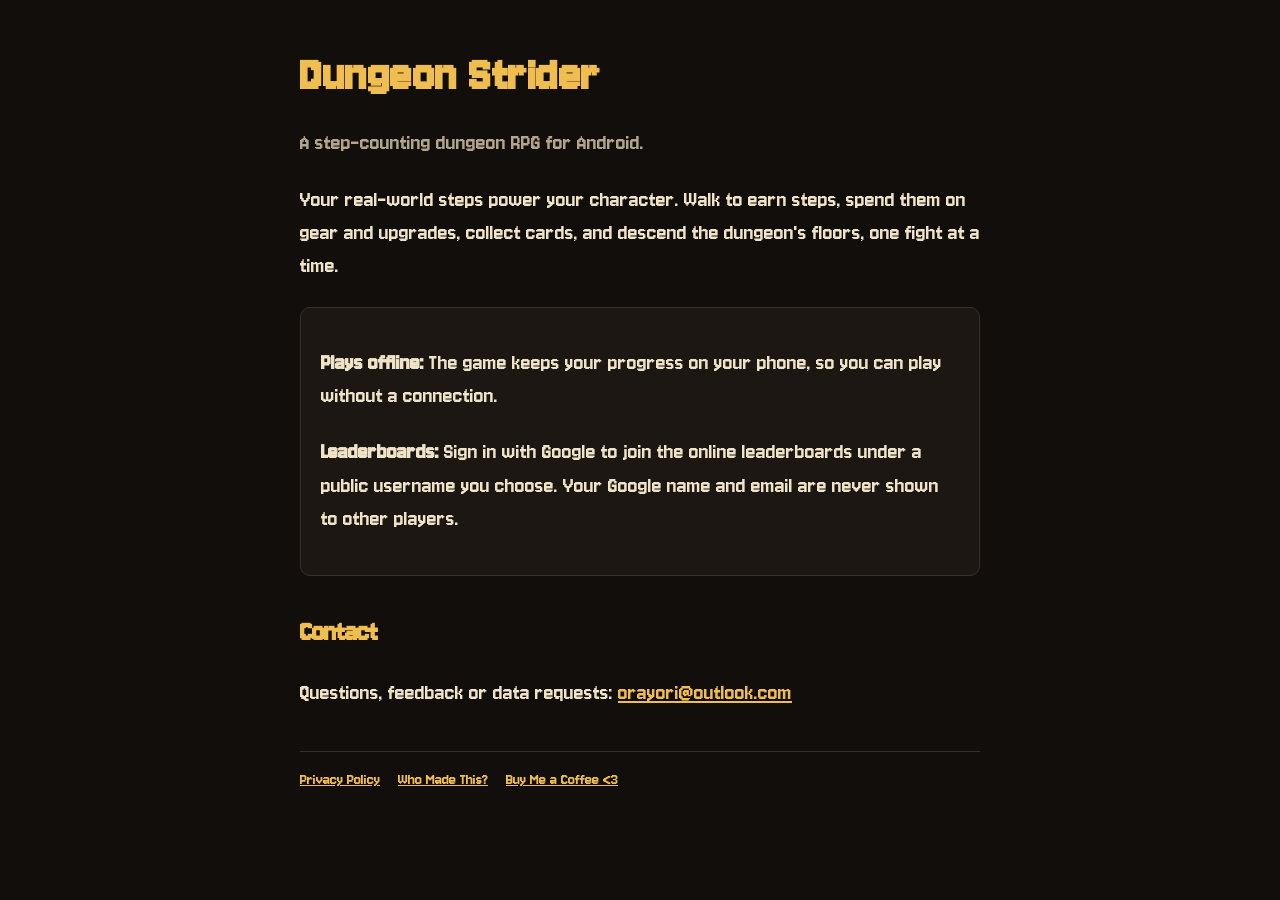
==== index.html @ 829a643b "updated index.html links" ====
<!doctype html>
<html lang="en"><head><meta charset="utf-8">
<meta name="viewport" content="width=device-width,initial-scale=1">
<title>Dungeon Strider</title>
<meta name="description" content="Dungeon Strider is a step-counting dungeon RPG for Android. Walk in real life to power your character.">
<style>
@font-face{font-family:"Jersey 10";src:url("Jersey10-Regular.ttf") format("truetype");font-display:swap}
:root{--bg:#120E0C;--card:#1d1714;--text:#efe3c8;--dim:#b3a58a;--gold:#f0be50;--line:#3a3028}
*{box-sizing:border-box}
body{margin:0;background:var(--bg);color:var(--text);font:23px/1.45 "Jersey 10",ui-monospace,Consolas,monospace}
main{max-width:720px;margin:0 auto;padding:48px 20px 64px}
h1{font-size:3.2rem;line-height:1.1;margin:0 0 8px;color:var(--gold);letter-spacing:.5px}
h2{font-size:1.8rem;margin:36px 0 8px;color:var(--gold)}
p,li{color:var(--text)}.dim{color:var(--dim)}
a{color:var(--gold)}
ul{padding-left:22px}
.card{background:var(--card);border:1px solid var(--line);border-radius:10px;padding:16px 20px;margin:12px 0}
nav{margin-top:40px;padding-top:16px;border-top:1px solid var(--line);font-size:1.05rem}
nav a{margin-right:18px}
</style></head><body><main>
<h1>Dungeon Strider</h1>
<p class="dim">A step-counting dungeon RPG for Android.</p>
<p>Your real-world steps power your character. Walk to earn steps, spend them on gear and upgrades, collect cards, and descend the dungeon's floors, one fight at a time.</p>
<div class="card">
<p><b>Plays offline:</b> The game keeps your progress on your phone, so you can play without a connection.</p>
<p><b>Leaderboards:</b> Sign in with Google to join the online leaderboards under a public username you choose. Your Google name and email are never shown to other players.</p>
</div>
<h2>Contact</h2>
<p>Questions, feedback or data requests: <a href="mailto:orayori@outlook.com">orayori@outlook.com</a></p>
<nav><a href="privacy.html">Privacy Policy</a><a href="https://github.com/Orayori">Who Made This?</a><a href="https://buymeacoffee.com/orayori">Buy Me a Coffee <3</a></nav>
</main></body></html>
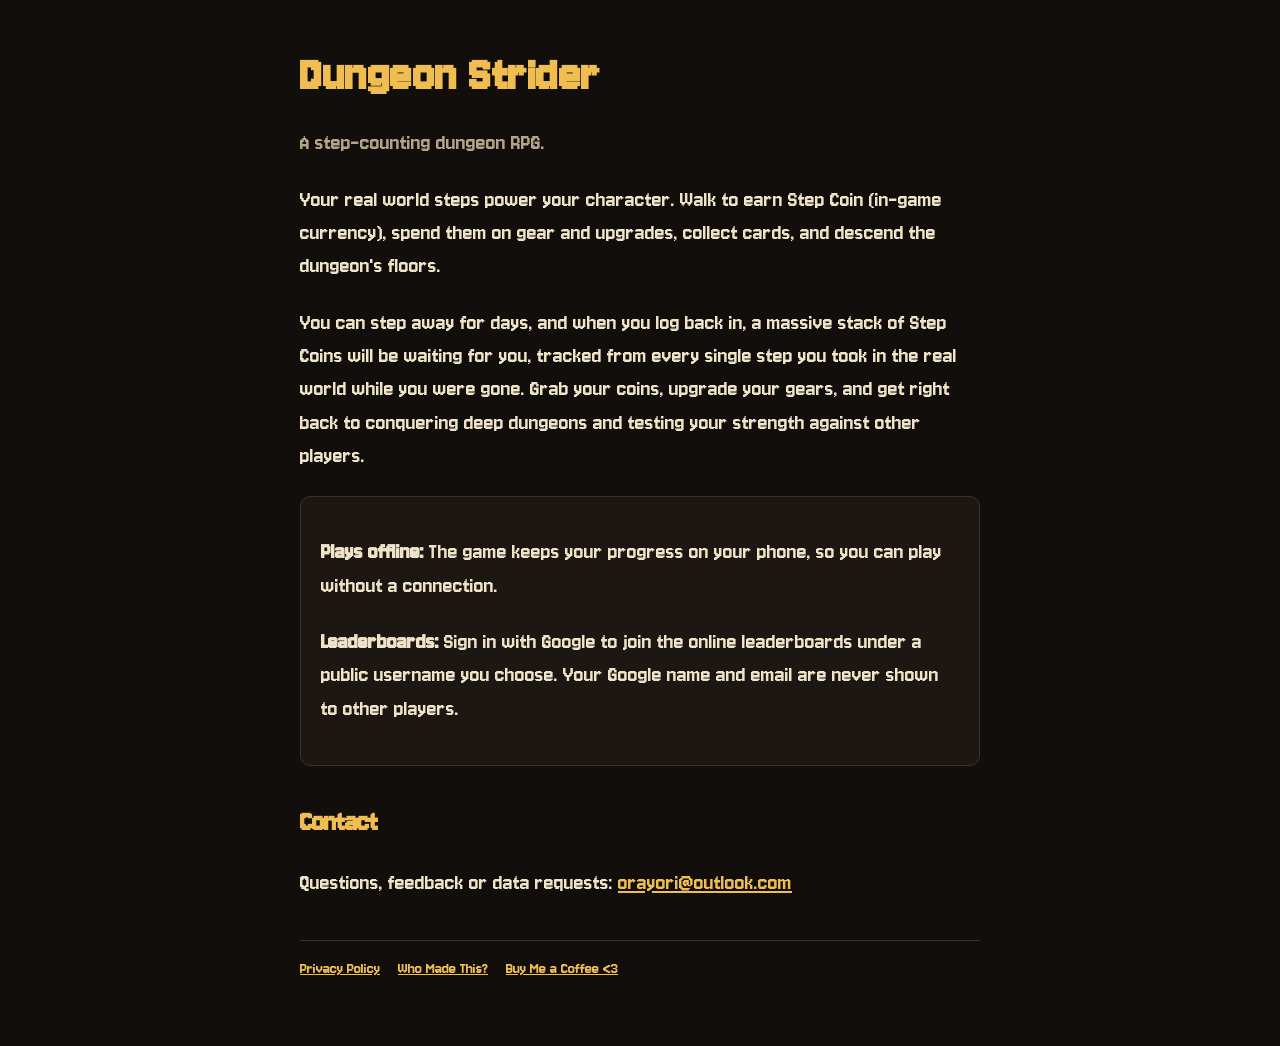
==== commit f3be6ad8: "Revise game description and add Step Coin details Updated game description and added details about S" ====
--- a/index.html
+++ b/index.html
@@ -2,7 +2,7 @@
 <html lang="en"><head><meta charset="utf-8">
 <meta name="viewport" content="width=device-width,initial-scale=1">
 <title>Dungeon Strider</title>
-<meta name="description" content="Dungeon Strider is a step-counting dungeon RPG for Android. Walk in real life to power your character.">
+<meta name="description" content="Dungeon Strider is a step-counting dungeon RPG. Walk in real life to power your character.">
 <style>
 @font-face{font-family:"Jersey 10";src:url("Jersey10-Regular.ttf") format("truetype");font-display:swap}
 :root{--bg:#120E0C;--card:#1d1714;--text:#efe3c8;--dim:#b3a58a;--gold:#f0be50;--line:#3a3028}
@@ -19,8 +19,9 @@
 nav a{margin-right:18px}
 </style></head><body><main>
 <h1>Dungeon Strider</h1>
-<p class="dim">A step-counting dungeon RPG for Android.</p>
-<p>Your real-world steps power your character. Walk to earn steps, spend them on gear and upgrades, collect cards, and descend the dungeon's floors, one fight at a time.</p>
+<p class="dim">A step-counting dungeon RPG.</p>
+<p>Your real world steps power your character. Walk to earn Step Coin (in-game currency), spend them on gear and upgrades, collect cards, and descend the dungeon's floors.</p>
+<p>You can step away for days, and when you log back in, a massive stack of Step Coins will be waiting for you, tracked from every single step you took in the real world while you were gone. Grab your coins, upgrade your gears, and get right back to conquering deep dungeons and testing your strength against other players.</p>
 <div class="card">
 <p><b>Plays offline:</b> The game keeps your progress on your phone, so you can play without a connection.</p>
 <p><b>Leaderboards:</b> Sign in with Google to join the online leaderboards under a public username you choose. Your Google name and email are never shown to other players.</p>
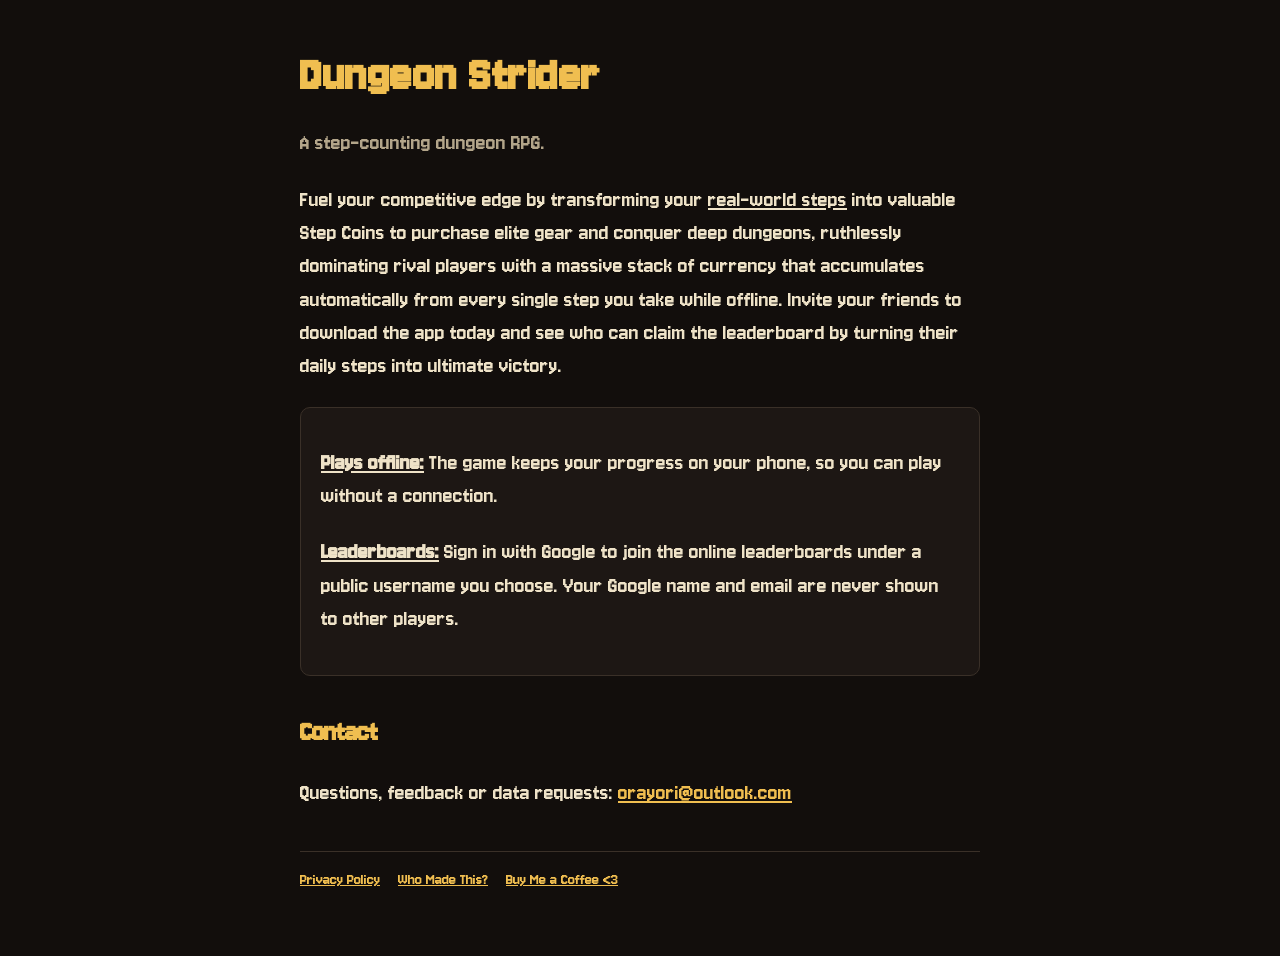
==== commit 7ee2cf00: "revised game description and highlight features" ====
--- a/index.html
+++ b/index.html
@@ -20,11 +20,11 @@
 </style></head><body><main>
 <h1>Dungeon Strider</h1>
 <p class="dim">A step-counting dungeon RPG.</p>
-<p>Your real world steps power your character. Walk to earn Step Coin (in-game currency), spend them on gear and upgrades, collect cards, and descend the dungeon's floors.</p>
-<p>You can step away for days, and when you log back in, a massive stack of Step Coins will be waiting for you, tracked from every single step you took in the real world while you were gone. Grab your coins, upgrade your gears, and get right back to conquering deep dungeons and testing your strength against other players.</p>
+<p>Fuel your competitive edge by transforming your <u>real-world steps</u> into valuable Step Coins to purchase elite gear and conquer deep dungeons, ruthlessly dominating rival players with a massive stack of currency that accumulates automatically from every single step you take while offline.
+Invite your friends to download the app today and see who can claim the leaderboard by turning their daily steps into ultimate victory.</p>
 <div class="card">
-<p><b>Plays offline:</b> The game keeps your progress on your phone, so you can play without a connection.</p>
-<p><b>Leaderboards:</b> Sign in with Google to join the online leaderboards under a public username you choose. Your Google name and email are never shown to other players.</p>
+<p><b><u>Plays offline:</u></b> The game keeps your progress on your phone, so you can play without a connection.</p>
+<p><b><u>Leaderboards:</u></b> Sign in with Google to join the online leaderboards under a public username you choose. Your Google name and email are never shown to other players.</p>
 </div>
 <h2>Contact</h2>
 <p>Questions, feedback or data requests: <a href="mailto:orayori@outlook.com">orayori@outlook.com</a></p>
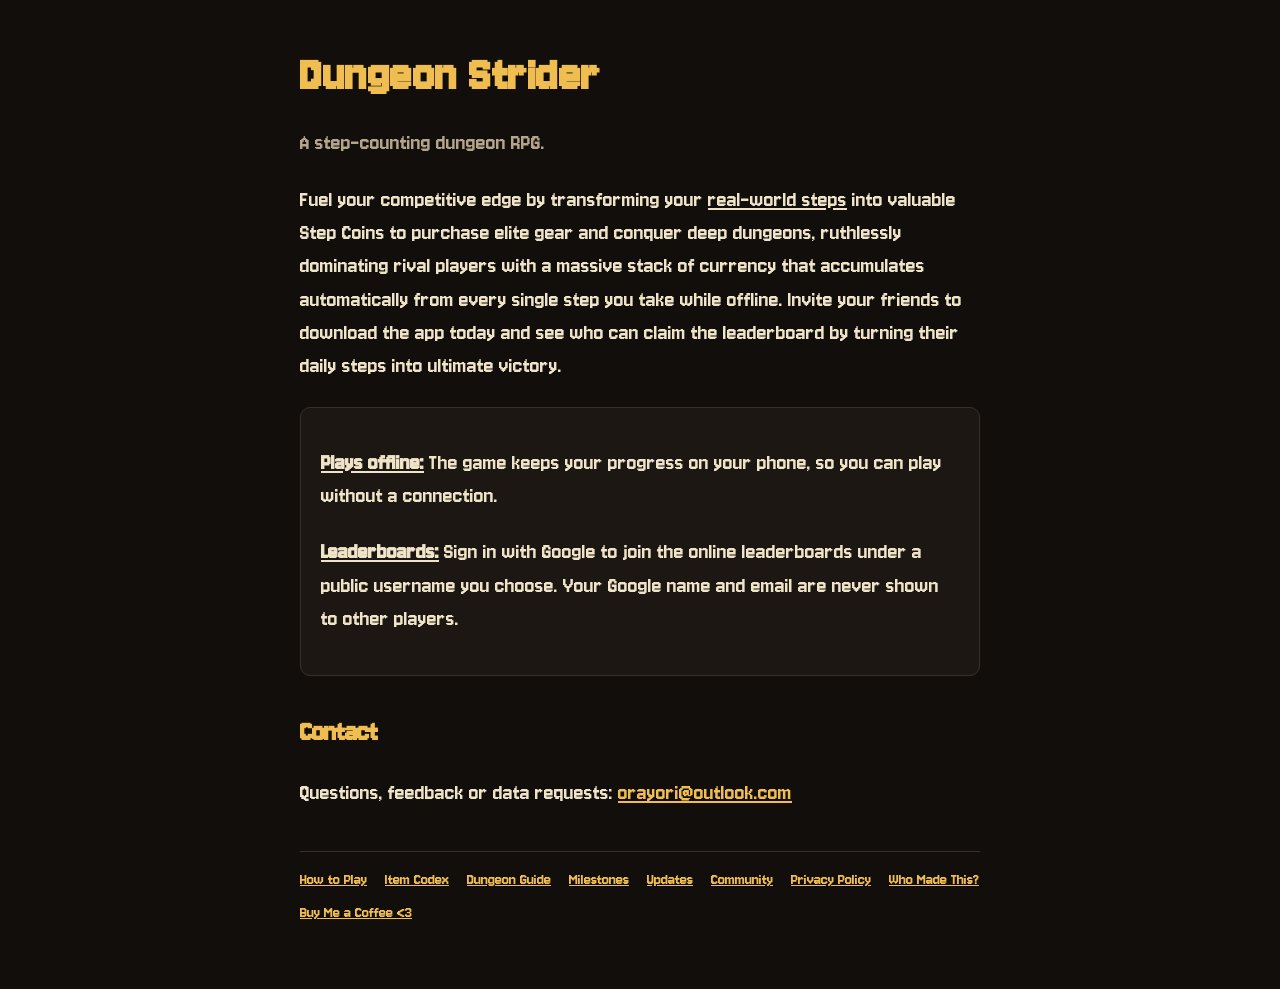
==== commit 95f675e9: "Rename index from chatgpt.html to index.html" ====
--- a/index.html
+++ b/index.html
@@ -15,8 +15,9 @@
 a{color:var(--gold)}
 ul{padding-left:22px}
 .card{background:var(--card);border:1px solid var(--line);border-radius:10px;padding:16px 20px;margin:12px 0}
-nav{margin-top:40px;padding-top:16px;border-top:1px solid var(--line);font-size:1.05rem}
-nav a{margin-right:18px}
+nav{display:flex;flex-wrap:wrap;gap:9px 18px;margin-top:40px;padding-top:16px;border-top:1px solid var(--line);font-size:1.05rem}
+nav a{margin-right:0}
+@media(max-width:600px){main{padding:30px 15px 46px}h1{font-size:2.7rem}body{font-size:20px}nav{gap:8px 14px}}
 </style></head><body><main>
 <h1>Dungeon Strider</h1>
 <p class="dim">A step-counting dungeon RPG.</p>
@@ -28,5 +29,5 @@
 </div>
 <h2>Contact</h2>
 <p>Questions, feedback or data requests: <a href="mailto:orayori@outlook.com">orayori@outlook.com</a></p>
-<nav><a href="privacy.html">Privacy Policy</a><a href="https://github.com/Orayori">Who Made This?</a><a href="https://buymeacoffee.com/orayori">Buy Me a Coffee <3</a></nav>
+<nav aria-label="Explore Dungeon Strider"><a href="guide.html">How to Play</a><a href="items.html">Item Codex</a><a href="dungeons.html">Dungeon Guide</a><a href="milestones.html">Milestones</a><a href="updates.html">Updates</a><a href="community.html">Community</a><a href="privacy.html">Privacy Policy</a><a href="https://github.com/Orayori">Who Made This?</a><a href="https://buymeacoffee.com/orayori">Buy Me a Coffee &lt;3</a></nav>
 </main></body></html>
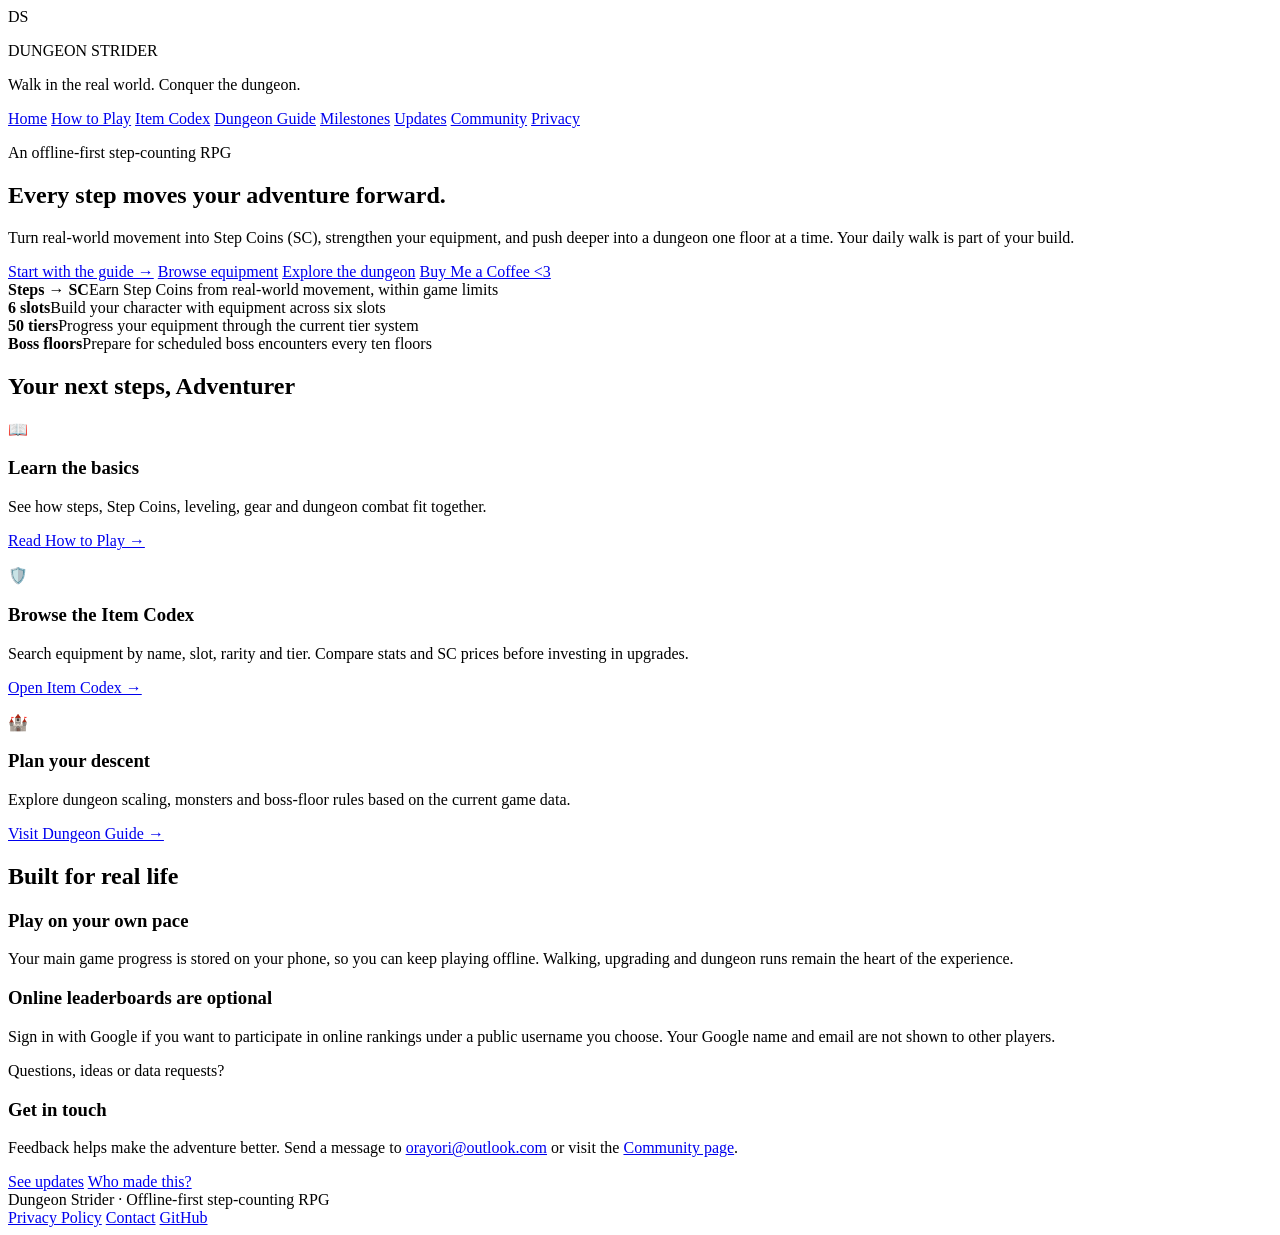
==== commit 9b513181: "Add files via upload" ====
--- a/index.html
+++ b/index.html
@@ -1,33 +1,106 @@
 <!doctype html>
-<html lang="en"><head><meta charset="utf-8">
-<meta name="viewport" content="width=device-width,initial-scale=1">
-<title>Dungeon Strider</title>
-<meta name="description" content="Dungeon Strider is a step-counting dungeon RPG. Walk in real life to power your character.">
-<style>
-@font-face{font-family:"Jersey 10";src:url("Jersey10-Regular.ttf") format("truetype");font-display:swap}
-:root{--bg:#120E0C;--card:#1d1714;--text:#efe3c8;--dim:#b3a58a;--gold:#f0be50;--line:#3a3028}
-*{box-sizing:border-box}
-body{margin:0;background:var(--bg);color:var(--text);font:23px/1.45 "Jersey 10",ui-monospace,Consolas,monospace}
-main{max-width:720px;margin:0 auto;padding:48px 20px 64px}
-h1{font-size:3.2rem;line-height:1.1;margin:0 0 8px;color:var(--gold);letter-spacing:.5px}
-h2{font-size:1.8rem;margin:36px 0 8px;color:var(--gold)}
-p,li{color:var(--text)}.dim{color:var(--dim)}
-a{color:var(--gold)}
-ul{padding-left:22px}
-.card{background:var(--card);border:1px solid var(--line);border-radius:10px;padding:16px 20px;margin:12px 0}
-nav{display:flex;flex-wrap:wrap;gap:9px 18px;margin-top:40px;padding-top:16px;border-top:1px solid var(--line);font-size:1.05rem}
-nav a{margin-right:0}
-@media(max-width:600px){main{padding:30px 15px 46px}h1{font-size:2.7rem}body{font-size:20px}nav{gap:8px 14px}}
-</style></head><body><main>
-<h1>Dungeon Strider</h1>
-<p class="dim">A step-counting dungeon RPG.</p>
-<p>Fuel your competitive edge by transforming your <u>real-world steps</u> into valuable Step Coins to purchase elite gear and conquer deep dungeons, ruthlessly dominating rival players with a massive stack of currency that accumulates automatically from every single step you take while offline.
-Invite your friends to download the app today and see who can claim the leaderboard by turning their daily steps into ultimate victory.</p>
-<div class="card">
-<p><b><u>Plays offline:</u></b> The game keeps your progress on your phone, so you can play without a connection.</p>
-<p><b><u>Leaderboards:</u></b> Sign in with Google to join the online leaderboards under a public username you choose. Your Google name and email are never shown to other players.</p>
-</div>
-<h2>Contact</h2>
-<p>Questions, feedback or data requests: <a href="mailto:orayori@outlook.com">orayori@outlook.com</a></p>
-<nav aria-label="Explore Dungeon Strider"><a href="guide.html">How to Play</a><a href="items.html">Item Codex</a><a href="dungeons.html">Dungeon Guide</a><a href="milestones.html">Milestones</a><a href="updates.html">Updates</a><a href="community.html">Community</a><a href="privacy.html">Privacy Policy</a><a href="https://github.com/Orayori">Who Made This?</a><a href="https://buymeacoffee.com/orayori">Buy Me a Coffee &lt;3</a></nav>
-</main></body></html>
+<html lang="en">
+<head>
+  <meta charset="utf-8">
+  <meta name="viewport" content="width=device-width, initial-scale=1">
+  <title>Dungeon Strider · Walk. Gear Up. Descend.</title>
+  <meta name="description" content="Dungeon Strider is an offline-first step-counting RPG. Turn real-world steps into Step Coins, improve your equipment, and explore the dungeon.">
+  <meta name="theme-color" content="#171512">
+  <link rel="stylesheet" href="assets/site.css">
+</head>
+<body>
+<header class="site-header">
+  <div class="brand-row">
+    <div class="brand-mark" aria-hidden="true">DS</div>
+    <div>
+      <p class="brand-name">DUNGEON STRIDER</p>
+      <p class="brand-tagline">Walk in the real world. Conquer the dungeon.</p>
+    </div>
+  </div>
+  <nav class="site-nav" aria-label="Main navigation">
+    <a href="index.html" aria-current="page">Home</a>
+    <a href="guide.html">How to Play</a>
+    <a href="items.html">Item Codex</a>
+    <a href="dungeons.html">Dungeon Guide</a>
+    <a href="milestones.html">Milestones</a>
+    <a href="updates.html">Updates</a>
+    <a href="community.html">Community</a>
+    <a href="privacy.html">Privacy</a>
+  </nav>
+</header>
+
+<main class="page">
+  <section class="hero">
+    <p class="eyebrow">An offline-first step-counting RPG</p>
+    <h1>Every step moves your adventure forward.</h1>
+    <p class="lead">Turn real-world movement into Step Coins (SC), strengthen your equipment, and push deeper into a dungeon one floor at a time. Your daily walk is part of your build.</p>
+    <div class="hero-actions">
+      <a class="button" href="guide.html">Start with the guide →</a>
+      <a class="button secondary" href="items.html">Browse equipment</a>
+      <a class="button secondary" href="dungeons.html">Explore the dungeon</a>
+      <a class="button coffee-button" href="https://buymeacoffee.com/orayori" target="_blank" rel="noopener noreferrer">Buy Me a Coffee &lt;3</a>
+    </div>
+  </section>
+
+  <div class="stats" aria-label="Game highlights">
+    <div class="stat"><strong>Steps → SC</strong><span>Earn Step Coins from real-world movement, within game limits</span></div>
+    <div class="stat"><strong>6 slots</strong><span>Build your character with equipment across six slots</span></div>
+    <div class="stat"><strong>50 tiers</strong><span>Progress your equipment through the current tier system</span></div>
+    <div class="stat"><strong>Boss floors</strong><span>Prepare for scheduled boss encounters every ten floors</span></div>
+  </div>
+
+  <h2>Your next steps, Adventurer</h2>
+  <div class="card-grid">
+    <article class="info-card">
+      <div class="icon" aria-hidden="true">📖</div>
+      <h3>Learn the basics</h3>
+      <p>See how steps, Step Coins, leveling, gear and dungeon combat fit together.</p>
+      <p><a href="guide.html">Read How to Play →</a></p>
+    </article>
+    <article class="info-card">
+      <div class="icon" aria-hidden="true">🛡️</div>
+      <h3>Browse the Item Codex</h3>
+      <p>Search equipment by name, slot, rarity and tier. Compare stats and SC prices before investing in upgrades.</p>
+      <p><a href="items.html">Open Item Codex →</a></p>
+    </article>
+    <article class="info-card">
+      <div class="icon" aria-hidden="true">🏰</div>
+      <h3>Plan your descent</h3>
+      <p>Explore dungeon scaling, monsters and boss-floor rules based on the current game data.</p>
+      <p><a href="dungeons.html">Visit Dungeon Guide →</a></p>
+    </article>
+  </div>
+
+  <h2>Built for real life</h2>
+  <div class="two-col">
+    <section class="panel">
+      <h3>Play on your own pace</h3>
+      <p>Your main game progress is stored on your phone, so you can keep playing offline. Walking, upgrading and dungeon runs remain the heart of the experience.</p>
+    </section>
+    <section class="panel">
+      <h3>Online leaderboards are optional</h3>
+      <p>Sign in with Google if you want to participate in online rankings under a public username you choose. Your Google name and email are not shown to other players.</p>
+    </section>
+  </div>
+
+  <section class="panel" style="margin-top:14px">
+    <p class="eyebrow">Questions, ideas or data requests?</p>
+    <h3>Get in touch</h3>
+    <p>Feedback helps make the adventure better. Send a message to <a href="mailto:orayori@outlook.com">orayori@outlook.com</a> or visit the <a href="community.html">Community page</a>.</p>
+    <div class="hero-actions">
+      <a class="button secondary" href="updates.html">See updates</a>
+      <a class="button secondary" href="https://github.com/Orayori">Who made this?</a>
+    </div>
+  </section>
+</main>
+
+<footer class="site-footer">
+  <span>Dungeon Strider · Offline-first step-counting RPG</span>
+  <div class="footer-links">
+    <a href="privacy.html">Privacy Policy</a>
+    <a href="mailto:orayori@outlook.com">Contact</a>
+    <a href="https://github.com/Orayori/dungeon-strider">GitHub</a>
+  </div>
+</footer>
+</body>
+</html>
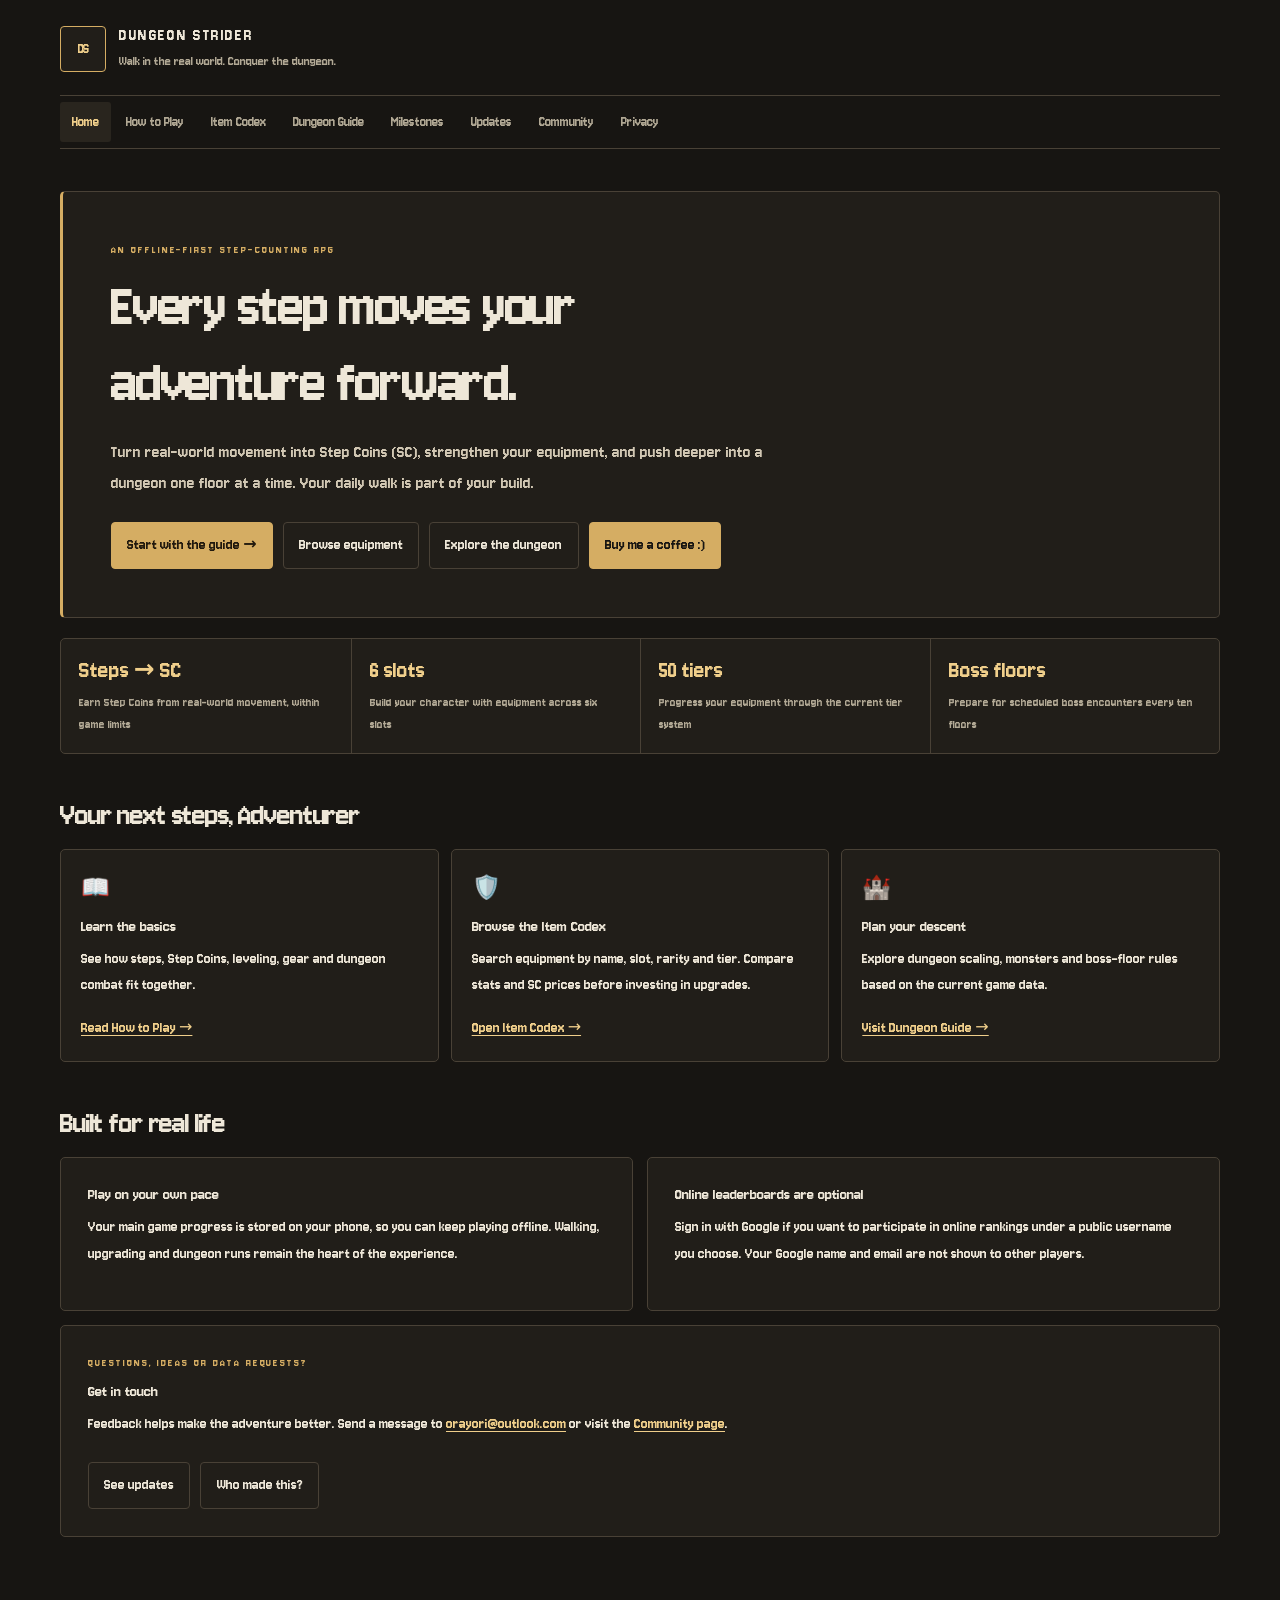
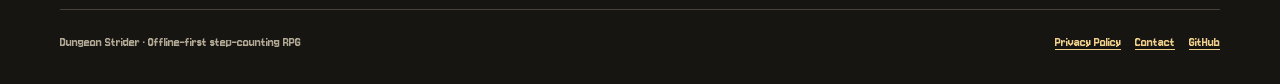
==== commit accbd145: "Update coffee button text in index.html" ====
--- a/index.html
+++ b/index.html
@@ -38,7 +38,7 @@
       <a class="button" href="guide.html">Start with the guide →</a>
       <a class="button secondary" href="items.html">Browse equipment</a>
       <a class="button secondary" href="dungeons.html">Explore the dungeon</a>
-      <a class="button coffee-button" href="https://buymeacoffee.com/orayori" target="_blank" rel="noopener noreferrer">Buy Me a Coffee &lt;3</a>
+      <a class="button coffee-button" href="https://buymeacoffee.com/orayori" target="_blank" rel="noopener noreferrer">Buy me a coffee :)</a>
     </div>
   </section>
 
--- a/assets/site.css
+++ b/assets/site.css
@@ -0,0 +1,272 @@
+@charset "UTF-8";
+
+@font-face {
+  font-family: "Jersey 10";
+  src: url("fonts/Jersey10-Regular.ttf") format("truetype");
+  font-style: normal;
+  font-weight: 400;
+  font-display: swap;
+}
+
+/* Dungeon Strider — quiet stone-and-torch design system */
+:root {
+  color-scheme: dark;
+  --bg: #171512;
+  --surface: #211e19;
+  --surface-raised: #29251e;
+  --surface-deep: #12110f;
+  --text: #eee7d8;
+  --muted: #b1a894;
+  --accent: #d5ad63;
+  --accent-strong: #f0cf8b;
+  --line: #494136;
+  --line-soft: #332e26;
+  --success: #9dc6a0;
+  --info: #9ebdcb;
+  --warning: #d5ad63;
+  --danger: #d6a092;
+  --radius: 5px;
+  font-family: "Jersey 10", "Trebuchet MS", "Segoe UI", system-ui, sans-serif;
+  font-synthesis: none;
+  text-rendering: optimizeLegibility;
+}
+* { box-sizing: border-box; }
+html { background: var(--bg); scroll-behavior: smooth; }
+body {
+  margin: 0;
+  min-height: 100vh;
+  background: var(--bg);
+  color: var(--text);
+  font-size: 16px;
+  line-height: 1.65;
+}
+a { color: var(--accent-strong); text-decoration-thickness: 1px; text-underline-offset: 3px; }
+a:hover { color: #fff0c9; }
+button, input, select { font: inherit; }
+button, select, input { color: var(--text); }
+button, .button {
+  display: inline-flex;
+  align-items: center;
+  justify-content: center;
+  gap: .5rem;
+  min-height: 42px;
+  padding: .58rem .95rem;
+  border: 1px solid var(--accent);
+  border-radius: 4px;
+  background: var(--accent);
+  color: #21190e;
+  cursor: pointer;
+  text-decoration: none;
+  font-weight: 700;
+  transition: background-color .18s ease, border-color .18s ease, transform .18s ease;
+}
+button:hover, .button:hover { background: var(--accent-strong); border-color: var(--accent-strong); color: #21190e; }
+button:active, .button:active { transform: translateY(1px); }
+button:focus-visible, a:focus-visible, input:focus-visible, select:focus-visible {
+  outline: 2px solid var(--accent-strong);
+  outline-offset: 3px;
+}
+.site-header, .page, .site-footer { width: min(1160px, calc(100% - 40px)); margin-inline: auto; }
+.site-header { padding: 25px 0 0; }
+.brand-row { display: flex; align-items: center; gap: 13px; }
+.brand-mark {
+  display: grid;
+  place-items: center;
+  width: 46px;
+  height: 46px;
+  flex: 0 0 46px;
+  border: 1px solid var(--accent);
+  border-radius: 4px;
+  background: var(--surface);
+  color: var(--accent-strong);
+  font-size: 15px;
+  font-weight: 800;
+  letter-spacing: -.04em;
+}
+.brand-name {
+  margin: 0;
+  color: var(--text);
+  font-size: 1.12rem;
+  line-height: 1.25;
+  letter-spacing: .09em;
+  font-weight: 800;
+}
+.brand-tagline { margin: 3px 0 0; color: var(--muted); font-size: .88rem; }
+.site-nav {
+  display: flex;
+  flex-wrap: wrap;
+  gap: 3px;
+  margin: 21px 0 0;
+  padding: 6px 0;
+  border-top: 1px solid var(--line);
+  border-bottom: 1px solid var(--line);
+}
+.site-nav a {
+  padding: 8px 12px;
+  border-radius: 3px;
+  color: var(--muted);
+  text-decoration: none;
+  font-size: .91rem;
+  font-weight: 650;
+  transition: color .18s ease, background-color .18s ease;
+}
+.site-nav a:hover, .site-nav a[aria-current="page"] { background: var(--surface-raised); color: var(--accent-strong); }
+.page { padding: 42px 0 72px; }
+.hero {
+  position: relative;
+  padding: clamp(24px, 4.5vw, 48px);
+  border: 1px solid var(--line);
+  border-left: 3px solid var(--accent);
+  border-radius: var(--radius);
+  background: var(--surface);
+}
+.eyebrow {
+  margin: 0 0 9px;
+  color: var(--accent);
+  font-size: .76rem;
+  letter-spacing: .16em;
+  text-transform: uppercase;
+  font-weight: 800;
+}
+h1, h2, h3 { line-height: 1.2; text-wrap: balance; }
+h1, h2 { letter-spacing: -.035em; }
+h1 { max-width: 850px; margin: 0; font-size: clamp(2.2rem, 5.5vw, 4rem); font-weight: 800; }
+h2 { margin: 42px 0 14px; font-size: clamp(1.5rem, 3vw, 2.05rem); font-weight: 750; }
+h3 { margin: 0 0 7px; font-size: 1.06rem; font-weight: 750; }
+p { margin: .55rem 0 1rem; }
+.lead { max-width: 700px; margin: 15px 0 0; color: #d1c7b3; font-size: clamp(1rem, 1.7vw, 1.15rem); }
+.muted, .dim { color: var(--muted); }
+.hero-actions { display: flex; flex-wrap: wrap; gap: 10px; margin-top: 24px; position: relative; z-index: 1; }
+.button.secondary { background: transparent; border-color: var(--line); color: var(--text); }
+.button.secondary:hover { background: var(--surface-raised); border-color: var(--accent); color: var(--accent-strong); }
+.stats { display: grid; grid-template-columns: repeat(4, minmax(0, 1fr)); gap: 0; margin: 20px 0 0; border: 1px solid var(--line); border-radius: var(--radius); background: var(--surface); }
+.stat { min-width: 0; padding: 17px 18px; }
+.stat + .stat { border-left: 1px solid var(--line); }
+.stat strong { display: block; color: var(--accent-strong); font-size: 1.55rem; line-height: 1.2; font-variant-numeric: tabular-nums; }
+.stat span { display: block; margin-top: 6px; color: var(--muted); font-size: .84rem; }
+.card-grid { display: grid; grid-template-columns: repeat(3, minmax(0, 1fr)); gap: 12px; }
+.info-card { padding: 20px; border: 1px solid var(--line); border-radius: var(--radius); background: var(--surface); }
+.info-card p:last-child { margin-bottom: 0; }
+.info-card .icon { color: var(--accent); font-size: 1.45rem; margin-bottom: 8px; }
+.panel { padding: clamp(18px, 2.8vw, 27px); border: 1px solid var(--line); border-radius: var(--radius); background: var(--surface); }
+.two-col { display: grid; grid-template-columns: repeat(2, minmax(0, 1fr)); gap: 14px; }
+.three-col { display: grid; grid-template-columns: repeat(3, minmax(0, 1fr)); gap: 14px; }
+.filters { display: grid; grid-template-columns: minmax(210px, 1.8fr) repeat(3, minmax(135px, 1fr)); gap: 12px; align-items: end; margin: 22px 0; }
+.field label { display: block; margin: 0 0 6px; color: var(--muted); font-size: .83rem; font-weight: 700; }
+.field input, .field select, input, select {
+  width: 100%;
+  min-height: 43px;
+  padding: 9px 11px;
+  border: 1px solid var(--line);
+  border-radius: 4px;
+  background: var(--surface-deep);
+}
+.result-line { display: flex; align-items: center; justify-content: space-between; flex-wrap: wrap; gap: 12px; margin: 14px 0; color: var(--muted); font-size: .9rem; }
+.item-grid { display: grid; grid-template-columns: repeat(4, minmax(0, 1fr)); gap: 12px; }
+.item-card {
+  display: flex;
+  flex-direction: column;
+  min-width: 0;
+  overflow: hidden;
+  border: 1px solid var(--line);
+  border-radius: var(--radius);
+  background: var(--surface);
+  transition: border-color .18s ease, background-color .18s ease;
+}
+.item-card:hover { border-color: var(--accent); background: var(--surface-raised); }
+.item-card .art {
+  display: grid;
+  place-items: center;
+  min-height: 148px;
+  padding: 14px;
+  background: var(--surface-deep);
+  border-bottom: 1px solid var(--line);
+}
+.item-card img, .monster-art { width: 104px; height: 104px; object-fit: contain; image-rendering: pixelated; }
+.item-card .item-content { display: flex; flex-direction: column; flex: 1; padding: 14px; }
+.item-card h3 { font-size: .98rem; }
+.item-meta { display: flex; align-items: center; flex-wrap: wrap; gap: 6px; margin: 0 0 8px; }
+.pill { display: inline-flex; align-items: center; border: 1px solid var(--line); border-radius: 3px; padding: 2px 7px; background: var(--surface-deep); color: var(--muted); font-size: .74rem; font-weight: 700; }
+.rarity-common { color: #d4cbb9; }
+.rarity-uncommon { color: var(--success); border-color: #45634a; }
+.rarity-rare { color: var(--info); border-color: #405d68; }
+.rarity-epic { color: #c3b4d8; border-color: #64536e; }
+.rarity-legendary { color: #f0c36b; border-color: #816638; }
+.rarity-mythic { color: #e4a39b; border-color: #80524d; }
+.item-desc { color: var(--muted); font-size: .86rem; flex: 1; }
+.item-stats { display: flex; flex-wrap: wrap; gap: 5px; margin-top: 8px; }
+.stat-chip { border-radius: 3px; padding: 3px 6px; background: var(--surface-raised); font-size: .78rem; }
+.stat-chip.atk { color: #e3a59b; }
+.stat-chip.def { color: #a8c9d7; }
+.stat-chip.hp { color: #a8cba8; }
+.price { margin-top: 10px; color: var(--accent-strong); font-size: .9rem; font-weight: 800; }
+.empty-state { padding: 42px 16px; border: 1px dashed var(--line); border-radius: var(--radius); text-align: center; color: var(--muted); }
+.monster-card { display: grid; grid-template-columns: 92px minmax(0, 1fr); gap: 14px; align-items: center; padding: 16px; border: 1px solid var(--line); border-radius: var(--radius); background: var(--surface); }
+.monster-art-wrap { display: grid; place-items: center; min-height: 90px; border: 1px solid var(--line-soft); border-radius: 3px; background: var(--surface-deep); }
+.monster-art { width: 80px; height: 80px; }
+.monster-card p { margin: 0; color: var(--muted); font-size: .88rem; }
+.monster-stats { display: flex; flex-wrap: wrap; gap: 6px; margin-top: 8px; }
+.formula { overflow-x: auto; padding: 14px; border: 1px solid var(--line); border-radius: 4px; background: var(--surface-deep); color: var(--accent-strong); font: inherit; font-size: .9rem; line-height: 1.7; }
+.callout { border-left: 3px solid var(--accent); padding: 13px 16px; background: var(--surface-raised); color: #d8cbb4; border-radius: 0 4px 4px 0; }
+.notice { border: 1px solid #76603a; border-radius: var(--radius); background: var(--surface); padding: 14px 16px; color: #e5d7b8; }
+.list-clean { list-style: none; padding: 0; margin: 0; }
+.list-clean li { display: flex; gap: 10px; padding: 11px 0; border-bottom: 1px solid var(--line-soft); }
+.list-clean li:last-child { border-bottom: 0; }
+.check-icon { color: var(--accent); font-weight: 900; }
+.site-footer { display: flex; flex-wrap: wrap; align-items: center; justify-content: space-between; gap: 12px; padding: 22px 0 30px; border-top: 1px solid var(--line); color: var(--muted); font-size: .86rem; }
+.footer-links { display: flex; flex-wrap: wrap; gap: 14px; }
+.kbd { display: inline-block; padding: 2px 6px; border: 1px solid var(--line); border-radius: 3px; background: var(--surface-deep); font: inherit; font-size: .8rem; color: var(--muted); }
+.policy-card h3 { color: var(--accent-strong); font-size: 1.12rem; }
+.policy-card p:last-child { margin-bottom: 0; }
+.policy-card ul { padding-left: 1.25rem; }
+.policy-card li { margin: .35rem 0; }
+
+@media (max-width: 900px) {
+  .item-grid { grid-template-columns: repeat(3, minmax(0, 1fr)); }
+  .card-grid, .three-col { grid-template-columns: repeat(2, minmax(0, 1fr)); }
+  .filters { grid-template-columns: repeat(2, minmax(0, 1fr)); }
+  .stats { grid-template-columns: repeat(2, minmax(0, 1fr)); }
+  .stat:nth-child(3) { border-left: 0; border-top: 1px solid var(--line); }
+  .stat:nth-child(4) { border-top: 1px solid var(--line); }
+}
+@media (max-width: 620px) {
+  .site-header, .page, .site-footer { width: calc(100% - 24px); }
+  .site-header { padding-top: 15px; }
+  .site-nav { gap: 2px; margin-top: 16px; padding: 6px 0; }
+  .site-nav a { padding: 7px 9px; font-size: .84rem; }
+  .page { padding-top: 23px; padding-bottom: 48px; }
+  .hero { padding: 23px 19px; }
+  h1 { font-size: clamp(2rem, 9vw, 3rem); }
+  h2 { margin-top: 33px; }
+  .stats { grid-template-columns: repeat(2, minmax(0, 1fr)); }
+  .stat { padding: 13px; }
+  .stat:nth-child(odd) { border-left: 0; }
+  .stat:nth-child(even) { border-left: 1px solid var(--line); }
+  .stat:nth-child(3), .stat:nth-child(4) { border-top: 1px solid var(--line); }
+  .item-grid { grid-template-columns: repeat(2, minmax(0, 1fr)); gap: 8px; }
+  .item-card .art { min-height: 112px; }
+  .item-card img { width: 82px; height: 82px; }
+  .item-card .item-content { padding: 10px; }
+  .filters, .two-col, .three-col, .card-grid { grid-template-columns: 1fr; }
+  .monster-card { grid-template-columns: 74px minmax(0, 1fr); padding: 11px; gap: 10px; }
+  .monster-art { width: 66px; height: 66px; }
+  .site-footer { align-items: flex-start; flex-direction: column; }
+}
+@media (prefers-reduced-motion: reduce) {
+  html { scroll-behavior: auto; }
+  *, *::before, *::after { transition-duration: .01ms !important; animation-duration: .01ms !important; animation-iteration-count: 1 !important; }
+}
+
+
+/* Support link: a restrained torch-gold accent within the dungeon palette. */
+.coffee-button {
+  border-color: var(--accent);
+  background: var(--accent);
+  color: #171512;
+  font-weight: 700;
+}
+.coffee-button:hover {
+  background: var(--accent-strong);
+  border-color: var(--accent-strong);
+  color: #171512;
+}
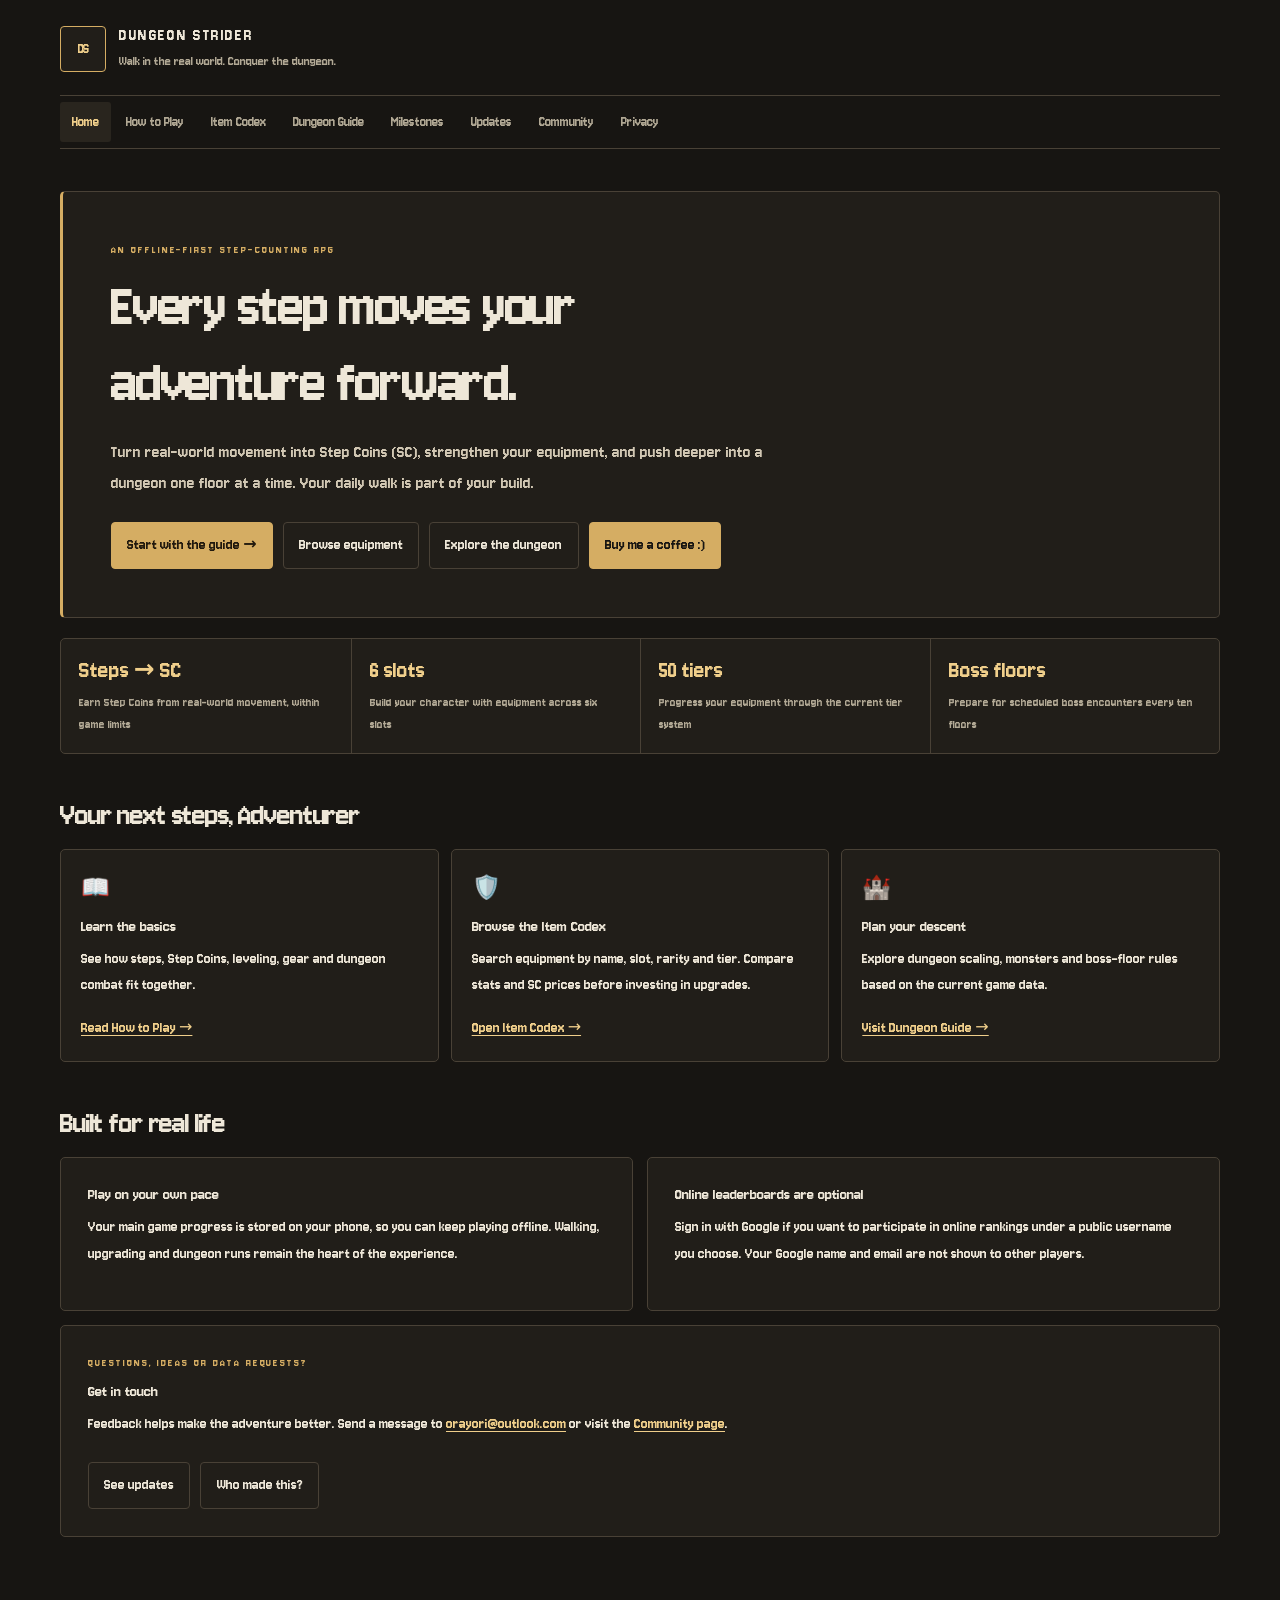
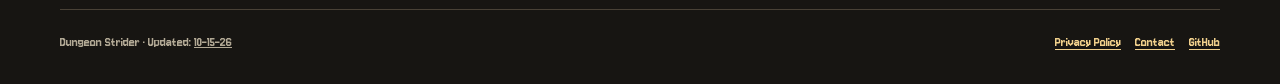
==== commit 2f092743: "Update footer text and GitHub link" ====
--- a/index.html
+++ b/index.html
@@ -95,11 +95,11 @@
 </main>
 
 <footer class="site-footer">
-  <span>Dungeon Strider · Offline-first step-counting RPG</span>
+  <span>Dungeon Strider · Updated: <u>10-15-26</u></span>
   <div class="footer-links">
     <a href="privacy.html">Privacy Policy</a>
     <a href="mailto:orayori@outlook.com">Contact</a>
-    <a href="https://github.com/Orayori/dungeon-strider">GitHub</a>
+    <a href="https://github.com/Orayori/dungeon-strider-site">GitHub</a>
   </div>
 </footer>
 </body>
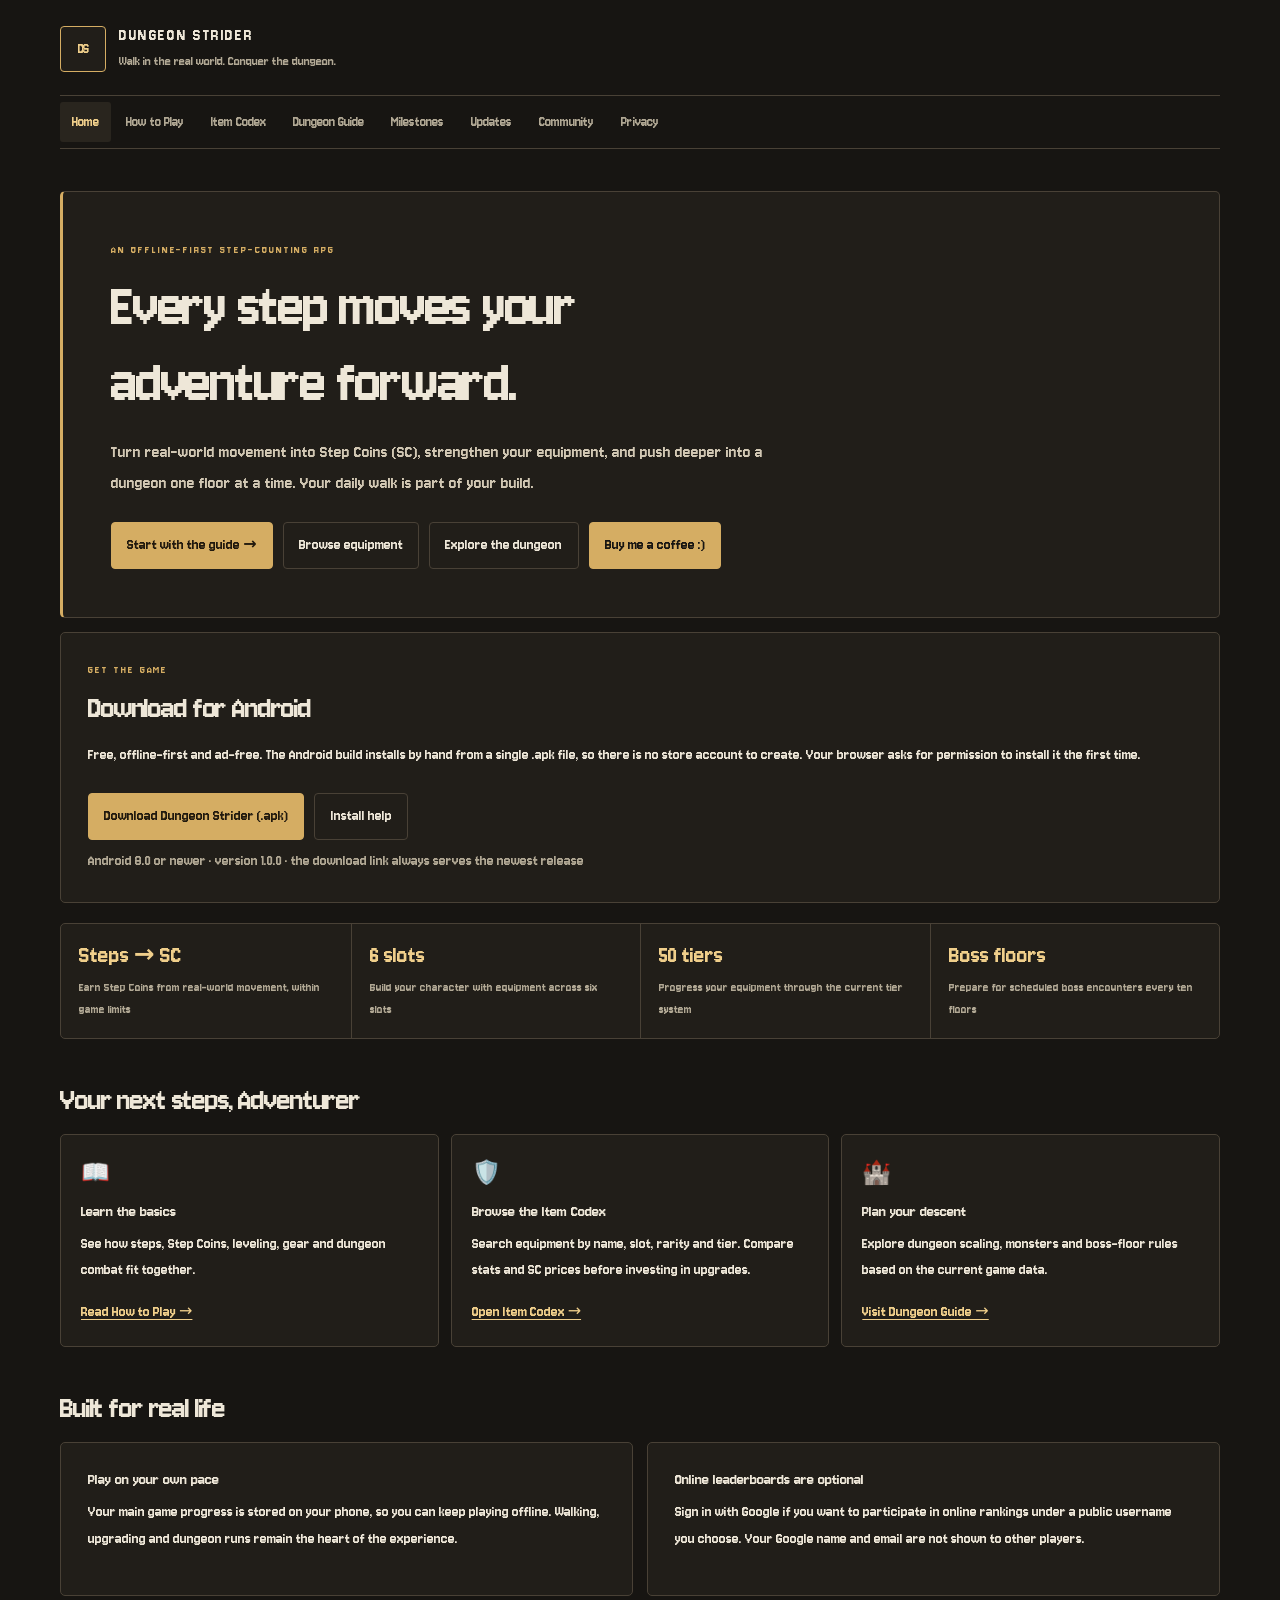
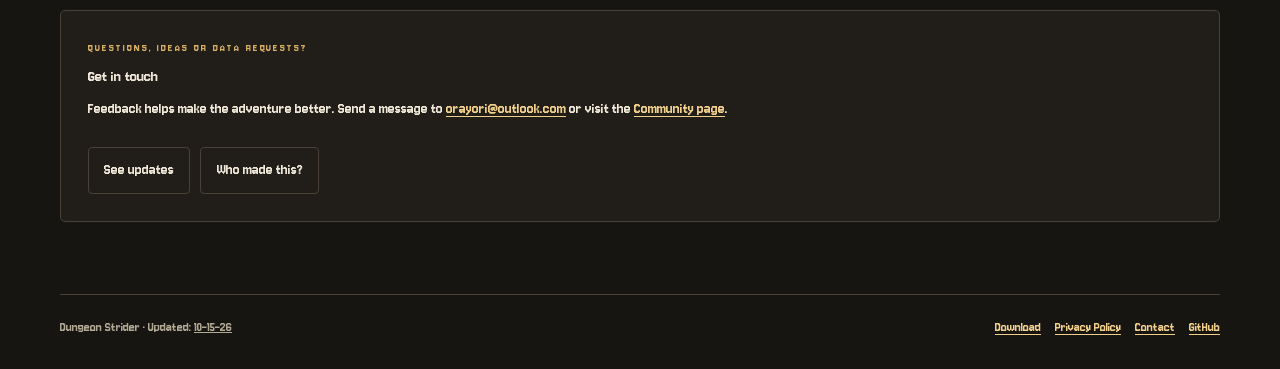
==== commit 1f81f952: "Add Android download panel and install guide" ====
--- a/index.html
+++ b/index.html
@@ -40,6 +40,17 @@
       <a class="button secondary" href="dungeons.html">Explore the dungeon</a>
       <a class="button coffee-button" href="https://buymeacoffee.com/orayori" target="_blank" rel="noopener noreferrer">Buy me a coffee :)</a>
     </div>
+  </section>
+
+  <section class="panel" style="margin-top:14px" aria-label="Get the game">
+    <p class="eyebrow">Get the game</p>
+    <h2 style="margin-top:0">Download for Android</h2>
+    <p>Free, offline-first and ad-free. The Android build installs by hand from a single <strong>.apk</strong> file, so there is no store account to create. Your browser asks for permission to install it the first time.</p>
+    <div class="hero-actions">
+      <a class="button" href="https://github.com/Orayori/dungeon-strider-site/releases/latest/download/dungeonstrider.apk">Download Dungeon Strider (.apk)</a>
+      <a class="button secondary" href="install.html">Install help</a>
+    </div>
+    <p class="muted" style="margin-bottom:0">Android 8.0 or newer · version 1.0.0 · the download link always serves the newest release</p>
   </section>
 
   <div class="stats" aria-label="Game highlights">
@@ -97,6 +108,7 @@
 <footer class="site-footer">
   <span>Dungeon Strider · Updated: <u>10-15-26</u></span>
   <div class="footer-links">
+    <a href="install.html">Download</a>
     <a href="privacy.html">Privacy Policy</a>
     <a href="mailto:orayori@outlook.com">Contact</a>
     <a href="https://github.com/Orayori/dungeon-strider-site">GitHub</a>
